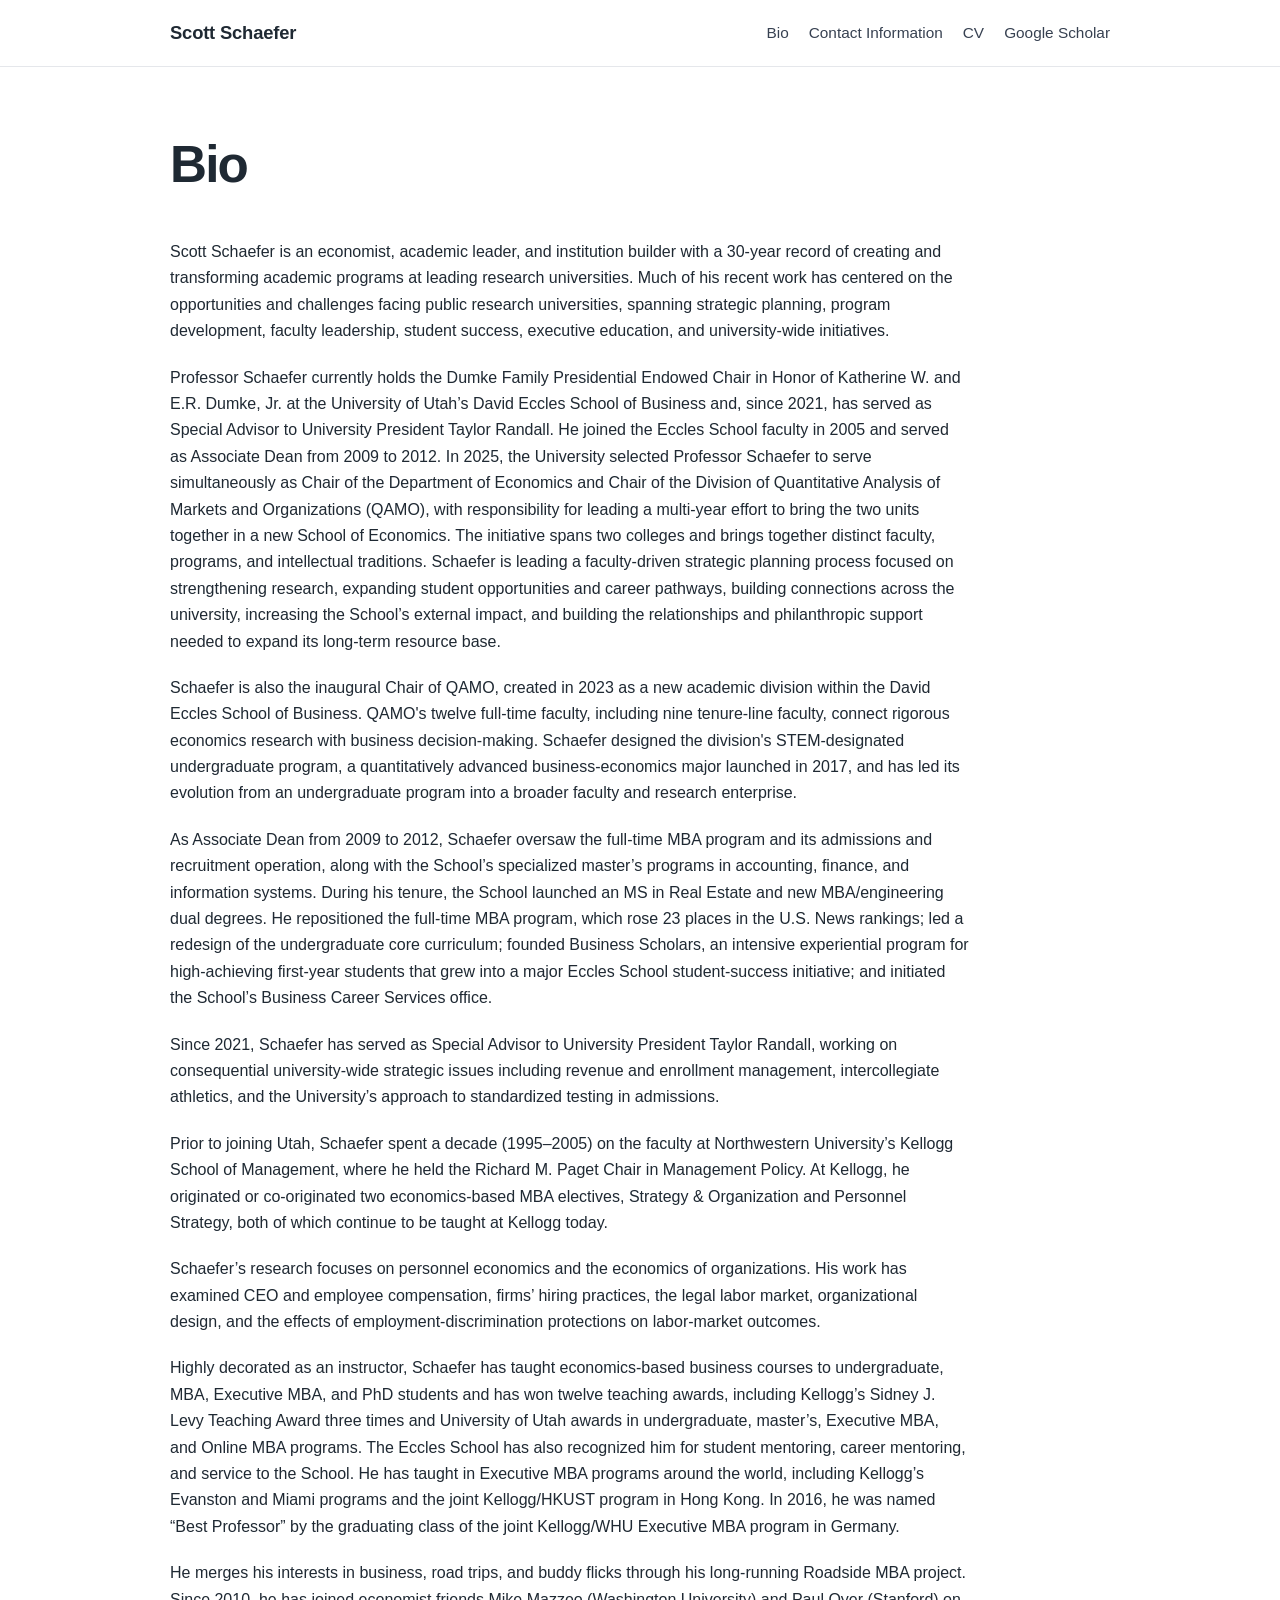
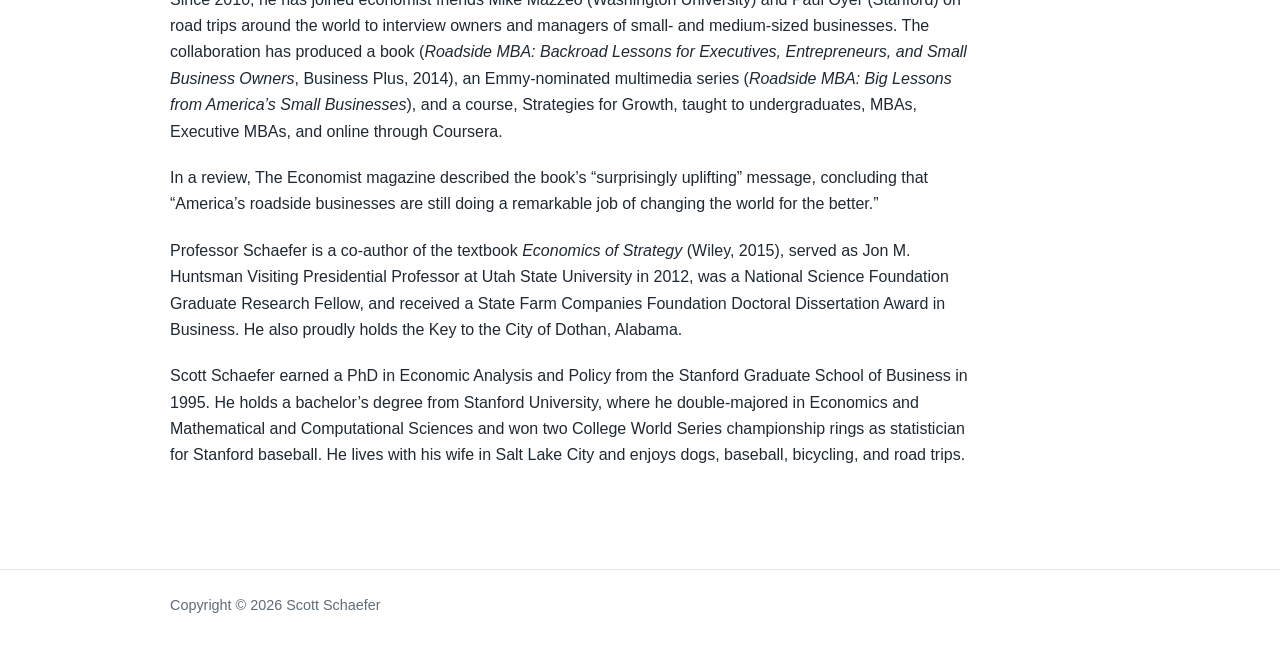
==== bio/index.html @ cafc9299 "edits to bio" ====
<!doctype html>
<html lang="en">
<head>
  <meta charset="utf-8">
  <meta name="viewport" content="width=device-width, initial-scale=1">
  <title>Bio — Scott Schaefer</title>
  <meta name="description" content="Biography of Scott Schaefer.">
  <link rel="stylesheet" href="../assets/style.css">
</head>
<body>
<header class="site-header"><div class="header-inner">
  <a class="brand" href="../">Scott Schaefer</a>
  <nav class="nav" aria-label="Primary navigation"><a href="../bio/">Bio</a><a href="../contact-information/">Contact Information</a><a href="../cv/">CV</a><a href="https://scholar.google.com/citations?user=fE_xIrsAAAAJ&amp;hl=en">Google Scholar</a></nav>
</div></header>
<main>
  <h1 class="page-title">Bio</h1>
  <div class="prose">
    

<p>Scott Schaefer is an economist, academic leader, and
institution builder with a 30-year record of creating and
transforming academic programs at leading research universities.
Much of his recent work has centered on the opportunities and
challenges facing public research universities, spanning strategic
planning, program development, faculty leadership, student success,
  executive education, and university-wide initiatives.</p>

<p>Professor Schaefer currently holds the Dumke Family Presidential
Endowed Chair in Honor of Katherine W. and E.R. Dumke, Jr. at the
University of Utah’s David Eccles School of Business and, since 2021,
has served as Special Advisor to University President Taylor Randall.
He joined the Eccles School faculty in 2005 and served as Associate
Dean from 2009 to 2012. In 2025, the University selected Professor
Schaefer to serve simultaneously as Chair of the Department of
Economics and Chair of the Division of Quantitative Analysis of
Markets and Organizations (QAMO), with responsibility for leading a
multi-year effort to bring the two units together in a new School of
Economics.  The initiative spans two colleges and brings together
distinct faculty, programs, and intellectual traditions. Schaefer is
leading a faculty-driven strategic planning process focused on
strengthening research, expanding student opportunities and career
pathways, building connections across the university, increasing the
School’s external impact, and building the relationships and
philanthropic support needed to expand its long-term resource
base.</p>


<p>Schaefer is also the inaugural Chair of QAMO, created in 2023 as a
new academic division within the David Eccles School of
Business. QAMO's twelve full-time faculty, including nine tenure-line
faculty, connect rigorous economics research with business
decision-making. Schaefer designed the division's STEM-designated
undergraduate program, a quantitatively advanced business-economics
major launched in 2017, and has led its evolution from an
undergraduate program into a broader faculty and research enterprise.</p>


<p>As Associate Dean from 2009 to 2012, Schaefer oversaw the full-time
MBA program and its admissions and recruitment operation, along with
the School’s specialized master’s programs in accounting, finance, and
information systems. During his tenure, the School launched an MS in
Real Estate and new MBA/engineering dual degrees. He repositioned the
full-time MBA program, which rose 23 places in the U.S. News rankings;
led a redesign of the undergraduate core curriculum; founded Business
Scholars, an intensive experiential program for high-achieving
first-year students that grew into a major Eccles School
student-success initiative; and initiated the School’s Business Career
Services office.</p>


<p>Since 2021, Schaefer has served as Special Advisor to University
President Taylor Randall, working on consequential university-wide
strategic issues including revenue and enrollment management,
intercollegiate athletics, and the University’s approach to
standardized testing in admissions.</p>

<p>Prior to joining Utah, Schaefer spent a decade (1995–2005) on the
faculty at Northwestern University’s Kellogg School of Management,
where he held the Richard M. Paget Chair in Management Policy. At
Kellogg, he originated or co-originated two economics-based MBA
electives, Strategy &amp; Organization and Personnel Strategy, both of
which continue to be taught at Kellogg today.</p>


<p>Schaefer’s research focuses on personnel economics and the
economics of organizations. His work has examined CEO and employee
compensation, firms’ hiring practices, the legal labor market,
organizational design, and the effects of employment-discrimination
protections on labor-market outcomes.</p>



<p>Highly decorated as an instructor, Schaefer has taught
economics-based business courses to undergraduate, MBA, Executive MBA,
and PhD students and has won twelve teaching awards, including
Kellogg’s Sidney J. Levy Teaching Award three times and University of
Utah awards in undergraduate, master’s, Executive MBA, and Online MBA
programs. The Eccles School has also recognized him for student
mentoring, career mentoring, and service to the School. He has taught
in Executive MBA programs around the world, including Kellogg’s
Evanston and Miami programs and the joint Kellogg/HKUST program in
Hong Kong. In 2016, he was named “Best Professor” by the graduating
  class of the joint Kellogg/WHU Executive MBA program in Germany.</p>



   <p>He merges his interests in business, road trips, and buddy
flicks through his long-running Roadside MBA project. Since 2010, he
has joined economist friends Mike Mazzeo (Washington University) and
Paul Oyer (Stanford) on road trips around the world to interview
owners and managers of small- and medium-sized businesses. The collaboration
has produced a book (<em>Roadside MBA: Backroad Lessons for
Executives, Entrepreneurs, and Small Business Owners</em>, Business
Plus, 2014), an Emmy-nominated multimedia series (<em>Roadside MBA:
Big Lessons from America’s Small Businesses</em>), and a course,
Strategies for Growth, taught to undergraduates, MBAs, Executive MBAs,
and online through Coursera.</p>

   
    <p>In a review, The Economist magazine described the book’s
    “surprisingly uplifting” message, concluding that “America’s
    roadside businesses are still doing a remarkable job of changing
      the world for the better.”</p>

    <p>Professor Schaefer is a co-author of the  textbook
<em>Economics of Strategy</em> (Wiley, 2015), served as Jon M.
Huntsman Visiting Presidential Professor at Utah State University in
2012, was a National Science Foundation Graduate Research Fellow, and
received a State Farm Companies Foundation Doctoral Dissertation Award
in Business. He also proudly holds the Key to the City of Dothan,
Alabama.</p>

<p>Scott Schaefer earned a PhD in Economic Analysis and Policy from
the Stanford Graduate School of Business in 1995. He holds a
bachelor’s degree from Stanford University, where he double-majored in
Economics and Mathematical and Computational Sciences and won two
College World Series championship rings as statistician for Stanford
baseball. He lives with his wife in Salt Lake City and enjoys dogs,
baseball, bicycling, and road trips.</p>
    
  </div>
</main>
<footer class="site-footer"><div class="footer-inner">Copyright © 2026 Scott Schaefer</div></footer>
</body>
</html>
---- assets/style.css ----
:root {
  --text: #1f2933;
  --muted: #5f6b76;
  --line: #e5e7eb;
  --bg: #ffffff;
  --soft: #f7f8fa;
  --link: #234f7d;
  --max: 980px;
}
* { box-sizing: border-box; }
html { scroll-behavior: smooth; }
body {
  margin: 0;
  background: var(--bg);
  color: var(--text);
  font-family: -apple-system, BlinkMacSystemFont, "Segoe UI", Roboto, Helvetica, Arial, sans-serif;
  line-height: 1.65;
  -webkit-font-smoothing: antialiased;
}
a { color: var(--link); text-decoration: none; }
a:hover, a:focus { text-decoration: underline; }
.site-header {
  border-bottom: 1px solid var(--line);
  background: rgba(255,255,255,.96);
}
.header-inner {
  max-width: var(--max);
  margin: 0 auto;
  padding: 1.1rem 1.25rem;
  display: flex;
  align-items: center;
  justify-content: space-between;
  gap: 1rem;
}
.brand {
  color: var(--text);
  font-size: 1.15rem;
  font-weight: 650;
  letter-spacing: -.01em;
}
.nav { display: flex; gap: 1.25rem; flex-wrap: wrap; }
.nav a { color: #374151; font-size: .96rem; }
main {
  max-width: var(--max);
  margin: 0 auto;
  padding: 3.5rem 1.25rem 5rem;
}
.hero {
  display: grid;
  grid-template-columns: minmax(0, 1fr) 290px;
  gap: 3.5rem;
  align-items: center;
  min-height: 510px;
}
.hero h1 {
  margin: 0 0 1rem;
  font-size: clamp(2.6rem, 6vw, 4.6rem);
  line-height: 1.02;
  letter-spacing: -.045em;
  font-weight: 720;
}
.hero .title {
  font-size: 1.18rem;
  line-height: 1.55;
  color: #374151;
  margin: 0 0 .55rem;
}
.hero .subtitle { color: var(--muted); margin: 0; }
.hero img {
  width: 100%;
  aspect-ratio: 1 / 1;
  object-fit: cover;
  border-radius: 4px;
  box-shadow: 0 10px 30px rgba(0,0,0,.08);
}
h1.page-title {
  font-size: clamp(2.1rem, 5vw, 3.2rem);
  margin: 0 0 2rem;
  letter-spacing: -.035em;
}
.prose { max-width: 800px; }
.prose p { margin: 0 0 1.25rem; }
.contact-card {
  max-width: 620px;
  border: 1px solid var(--line);
  background: var(--soft);
  padding: 1.5rem 1.7rem;
  border-radius: 8px;
}
.contact-card p { margin: .55rem 0; }
.button {
  display: inline-block;
  border: 1px solid #1f2933;
  background: #1f2933;
  color: #fff;
  padding: .72rem 1.05rem;
  border-radius: 5px;
  font-weight: 600;
}
.button:hover, .button:focus { text-decoration: none; opacity: .9; }
.cv-note { color: var(--muted); margin-top: 1rem; }
.site-footer {
  border-top: 1px solid var(--line);
  color: var(--muted);
  font-size: .9rem;
}
.footer-inner {
  max-width: var(--max);
  margin: 0 auto;
  padding: 1.5rem 1.25rem 2.5rem;
}
@media (max-width: 720px) {
  .header-inner { align-items: flex-start; flex-direction: column; }
  .nav { gap: .85rem 1rem; }
  main { padding-top: 2.4rem; }
  .hero { grid-template-columns: 1fr; gap: 2rem; min-height: auto; }
  .hero img { max-width: 320px; }
}
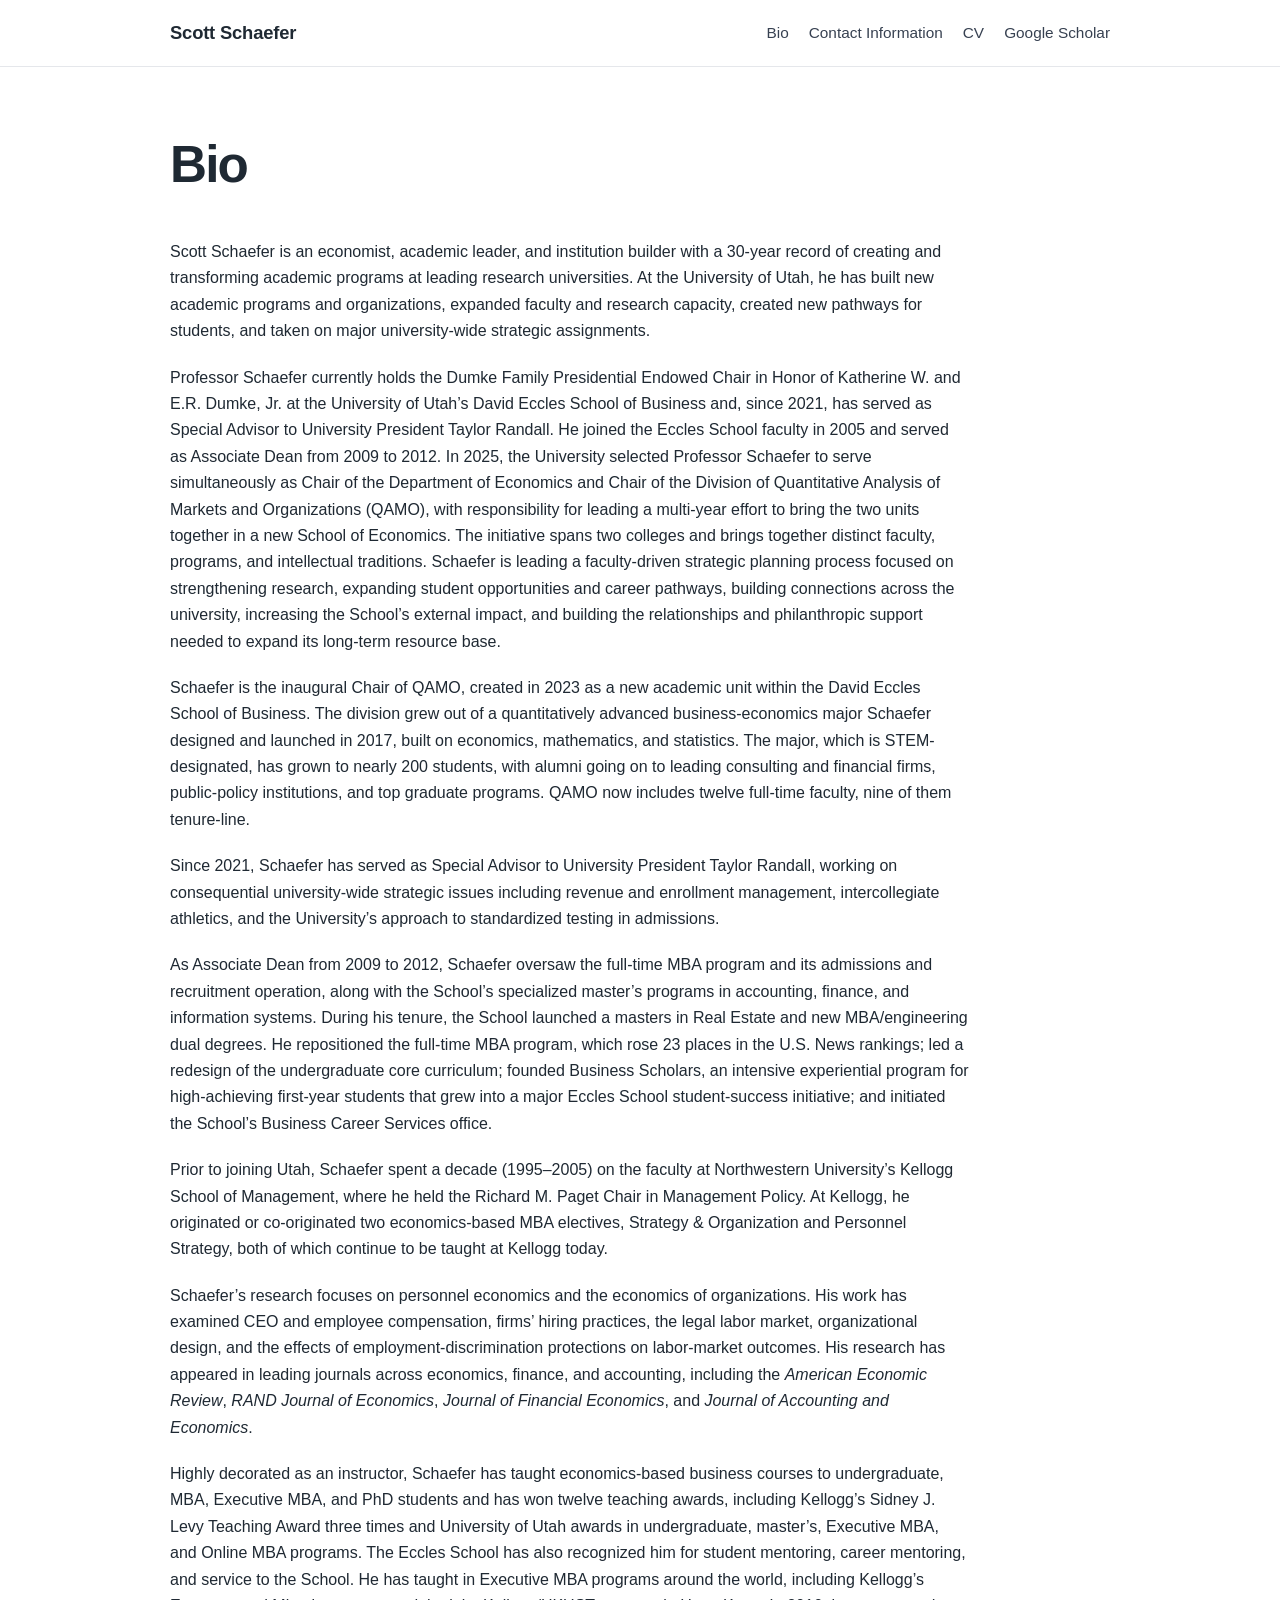
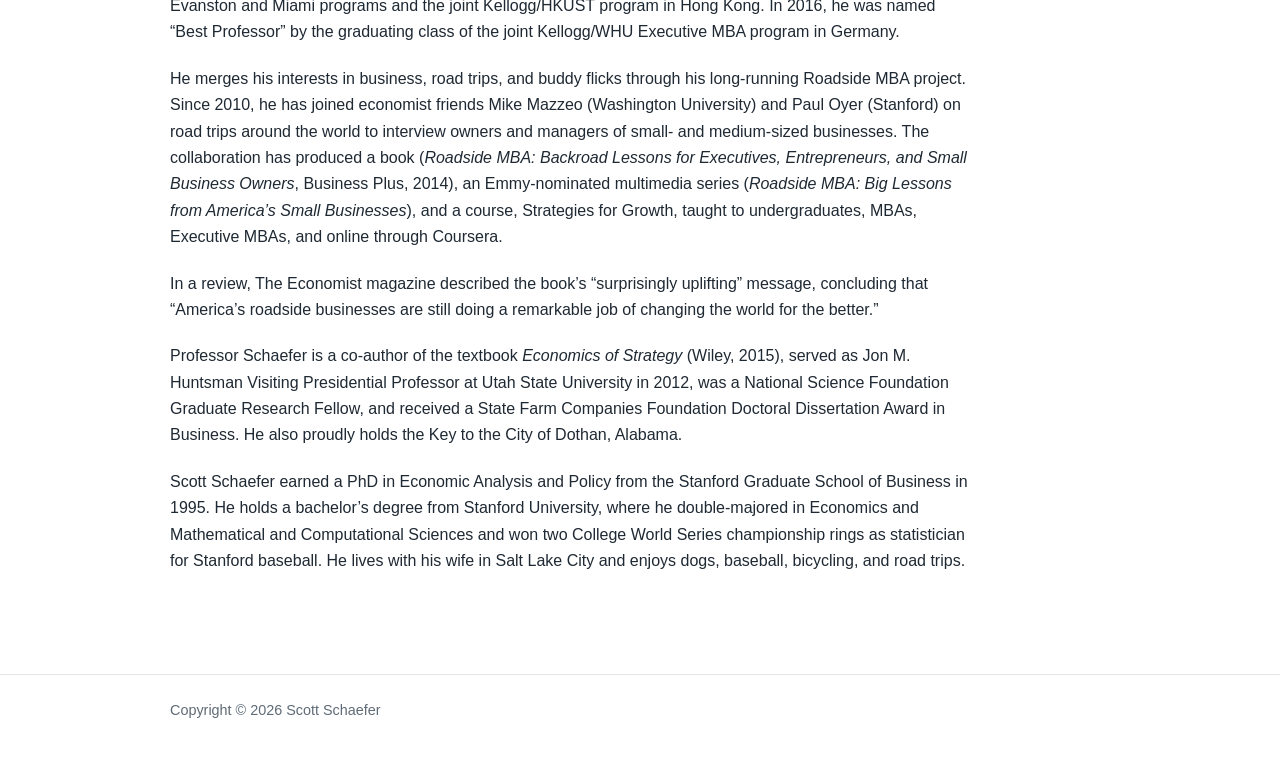
==== commit 3a5e0c37: "edits to bio" ====
--- a/bio/index.html
+++ b/bio/index.html
@@ -17,13 +17,12 @@
   <div class="prose">
     
 
-<p>Scott Schaefer is an economist, academic leader, and
-institution builder with a 30-year record of creating and
-transforming academic programs at leading research universities.
-Much of his recent work has centered on the opportunities and
-challenges facing public research universities, spanning strategic
-planning, program development, faculty leadership, student success,
-  executive education, and university-wide initiatives.</p>
+<p>Scott Schaefer is an economist, academic leader, and institution
+builder with a 30-year record of creating and transforming academic
+programs at leading research universities.  At the University of Utah,
+he has built new academic programs and organizations, expanded faculty
+and research capacity, created new pathways for students, and taken on
+major university-wide strategic assignments.</p>
 
 <p>Professor Schaefer currently holds the Dumke Family Presidential
 Endowed Chair in Honor of Katherine W. and E.R. Dumke, Jr. at the
@@ -45,21 +44,29 @@
 base.</p>
 
 
-<p>Schaefer is also the inaugural Chair of QAMO, created in 2023 as a
-new academic division within the David Eccles School of
-Business. QAMO's twelve full-time faculty, including nine tenure-line
-faculty, connect rigorous economics research with business
-decision-making. Schaefer designed the division's STEM-designated
-undergraduate program, a quantitatively advanced business-economics
-major launched in 2017, and has led its evolution from an
-undergraduate program into a broader faculty and research enterprise.</p>
+<p>Schaefer is the inaugural Chair of QAMO, created in 2023 as a new
+academic unit within the David Eccles School of Business. The division
+grew out of a quantitatively advanced business-economics major Schaefer
+designed and launched in 2017, built on economics, mathematics, and
+statistics. The major, which is STEM-designated, has grown to nearly
+200 students, with alumni going on to leading consulting and financial
+firms, public-policy institutions, and top graduate programs. QAMO now
+includes twelve full-time faculty, nine of them tenure-line.</p>
+
+
+
+<p>Since 2021, Schaefer has served as Special Advisor to University
+President Taylor Randall, working on consequential university-wide
+strategic issues including revenue and enrollment management,
+intercollegiate athletics, and the University’s approach to
+  standardized testing in admissions.</p>
 
 
 <p>As Associate Dean from 2009 to 2012, Schaefer oversaw the full-time
 MBA program and its admissions and recruitment operation, along with
 the School’s specialized master’s programs in accounting, finance, and
-information systems. During his tenure, the School launched an MS in
-Real Estate and new MBA/engineering dual degrees. He repositioned the
+information systems. During his tenure, the School launched a masters
+in Real Estate and new MBA/engineering dual degrees. He repositioned the
 full-time MBA program, which rose 23 places in the U.S. News rankings;
 led a redesign of the undergraduate core curriculum; founded Business
 Scholars, an intensive experiential program for high-achieving
@@ -68,11 +75,6 @@
 Services office.</p>
 
 
-<p>Since 2021, Schaefer has served as Special Advisor to University
-President Taylor Randall, working on consequential university-wide
-strategic issues including revenue and enrollment management,
-intercollegiate athletics, and the University’s approach to
-standardized testing in admissions.</p>
 
 <p>Prior to joining Utah, Schaefer spent a decade (1995–2005) on the
 faculty at Northwestern University’s Kellogg School of Management,
@@ -86,7 +88,11 @@
 economics of organizations. His work has examined CEO and employee
 compensation, firms’ hiring practices, the legal labor market,
 organizational design, and the effects of employment-discrimination
-protections on labor-market outcomes.</p>
+protections on labor-market outcomes. His research has appeared in
+leading journals across economics, finance, and accounting, including
+the <em>American Economic Review</em>, <em>RAND Journal of
+Economics</em>, <em>Journal of Financial Economics</em>, and
+  <em>Journal of Accounting and Economics</em>.</p>
 
 
 
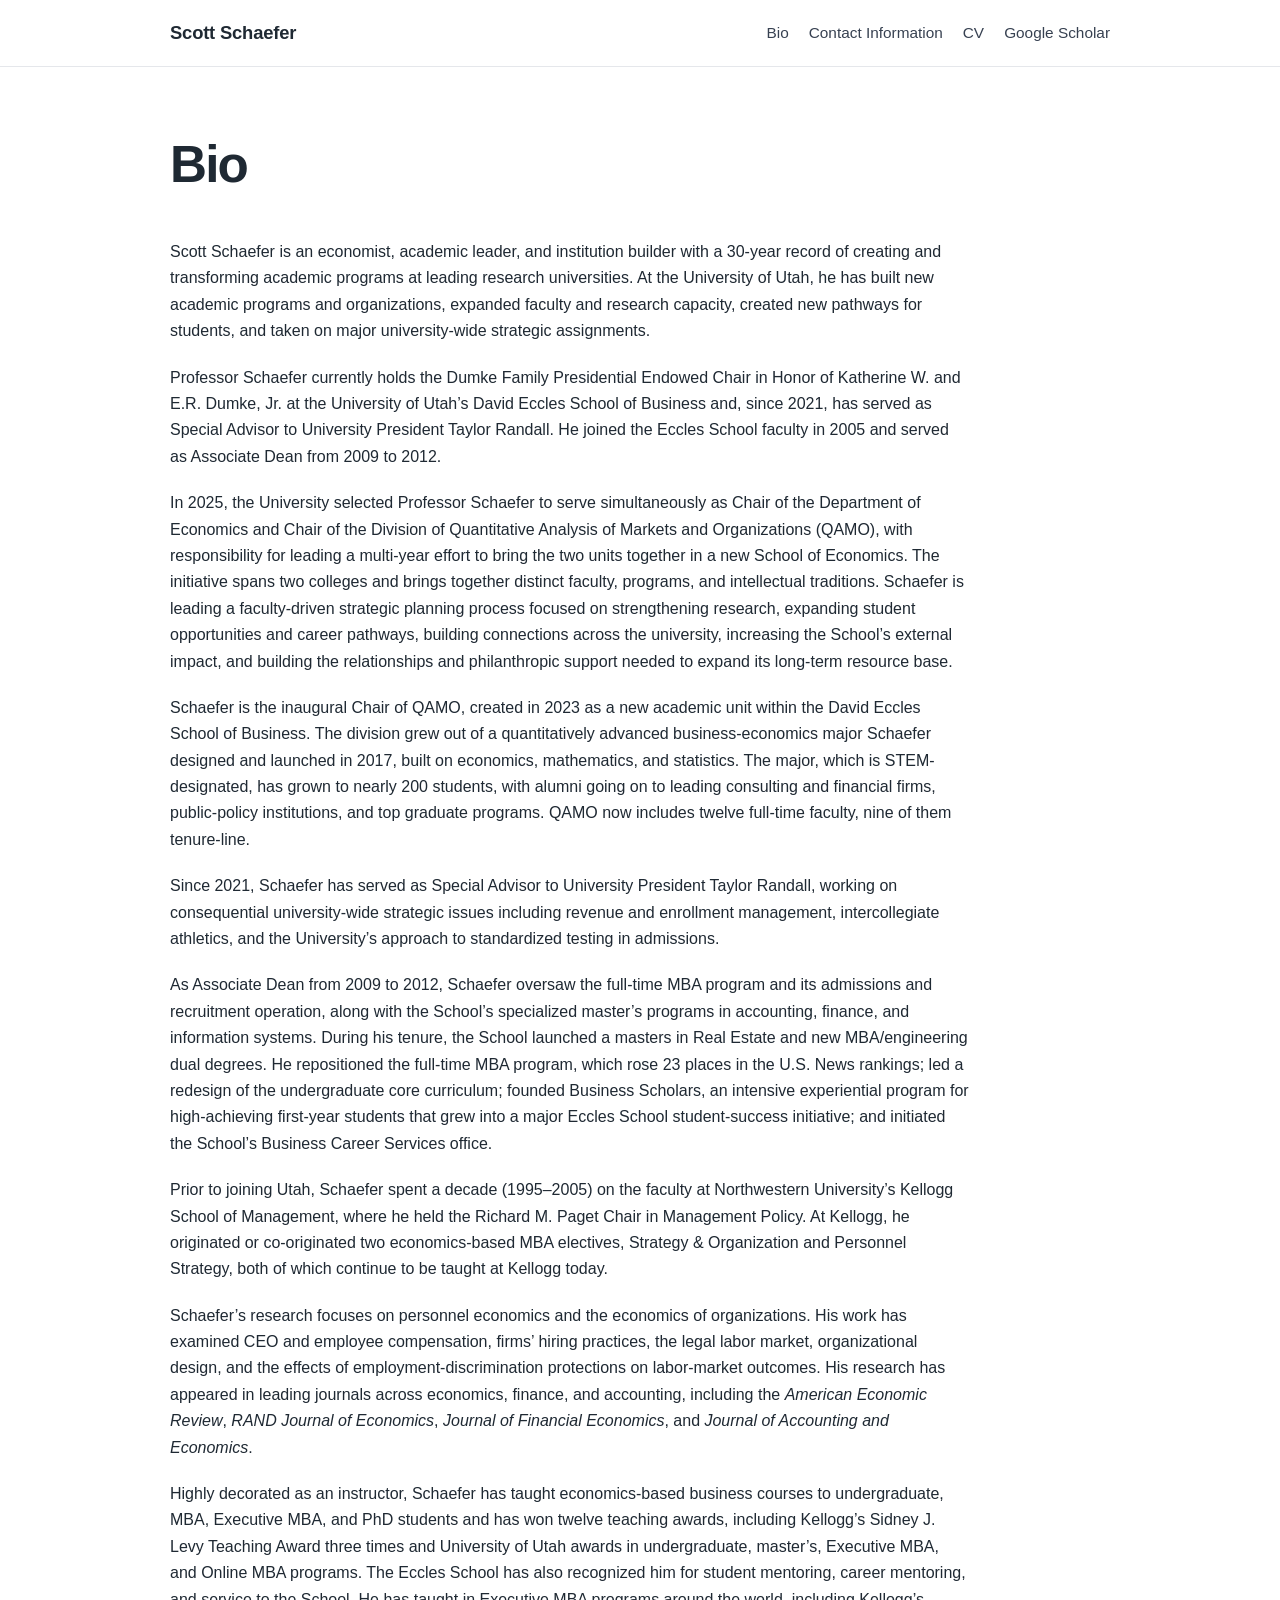
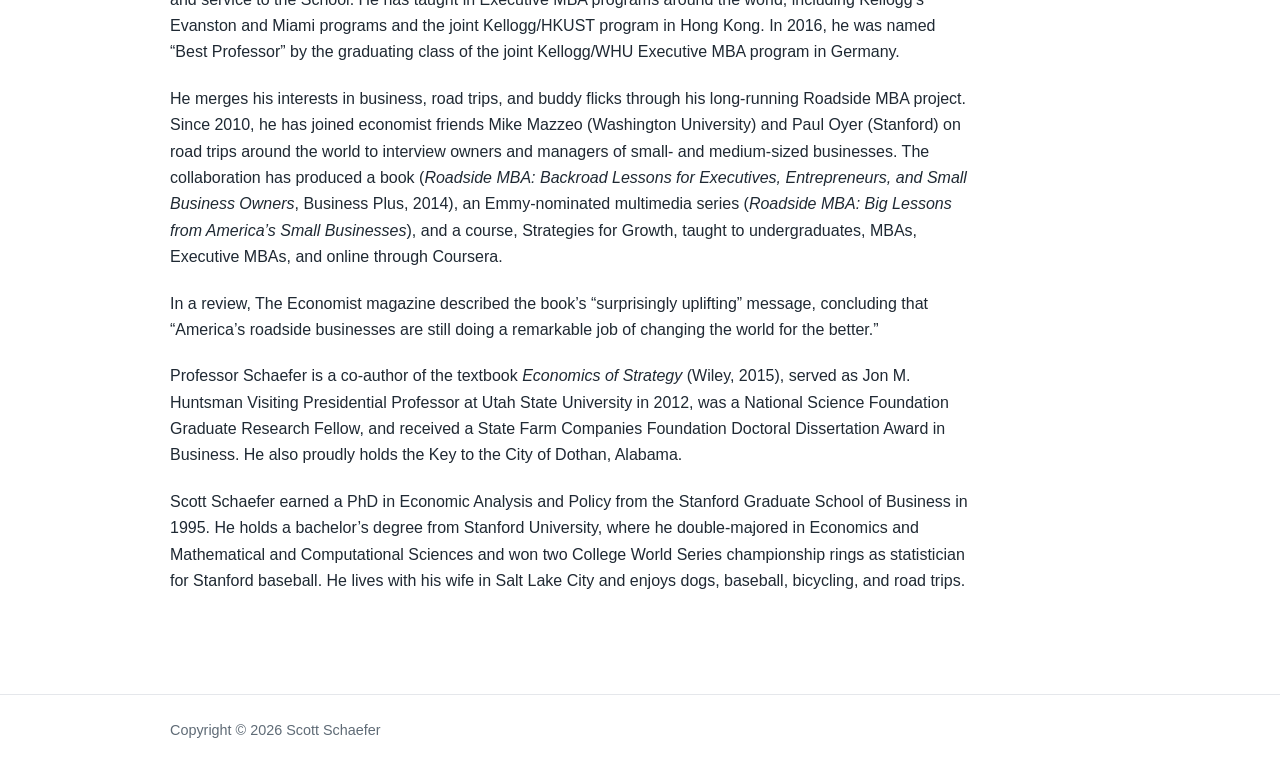
==== commit 26e20f5f: "edits to bio" ====
--- a/bio/index.html
+++ b/bio/index.html
@@ -29,7 +29,11 @@
 University of Utah’s David Eccles School of Business and, since 2021,
 has served as Special Advisor to University President Taylor Randall.
 He joined the Eccles School faculty in 2005 and served as Associate
-Dean from 2009 to 2012. In 2025, the University selected Professor
+  Dean from 2009 to 2012.</p>
+
+
+
+<p>  In 2025, the University selected Professor
 Schaefer to serve simultaneously as Chair of the Department of
 Economics and Chair of the Division of Quantitative Analysis of
 Markets and Organizations (QAMO), with responsibility for leading a
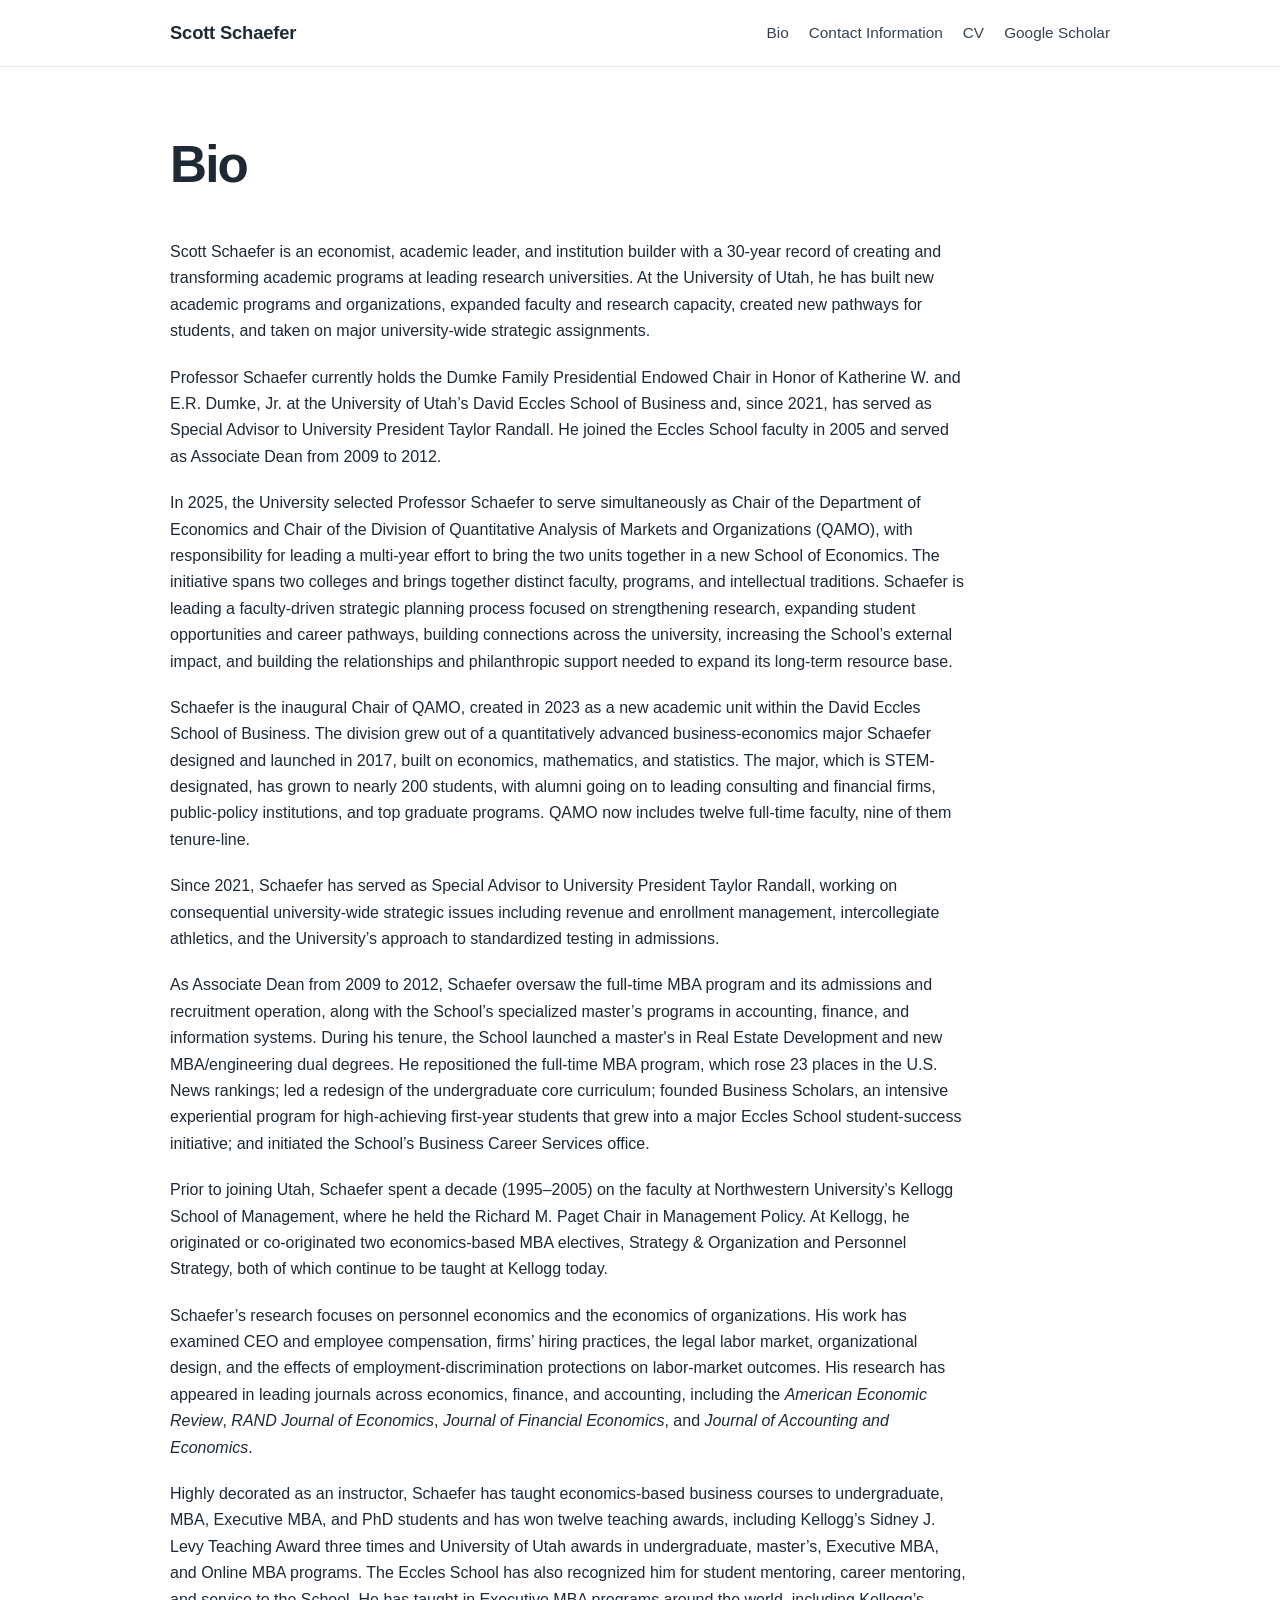
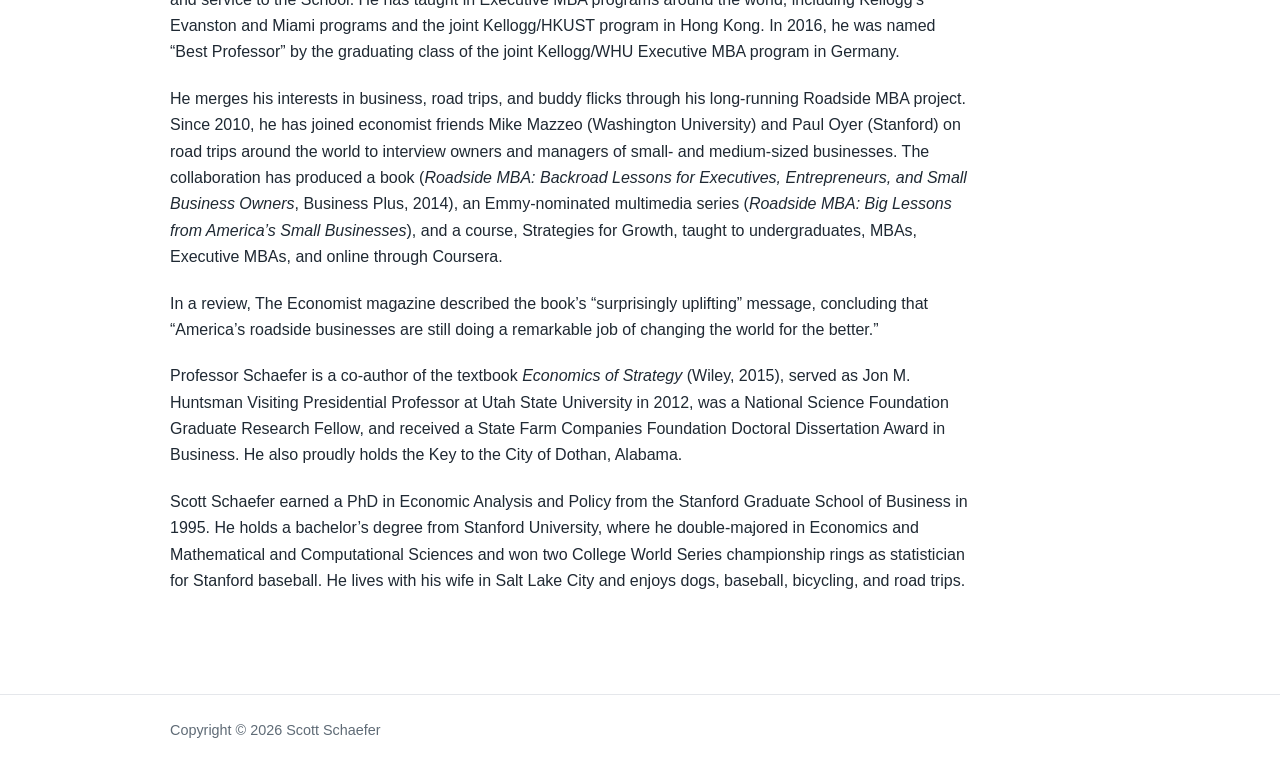
==== commit 6a4b0c96: "edits to bio" ====
--- a/bio/index.html
+++ b/bio/index.html
@@ -69,8 +69,8 @@
 <p>As Associate Dean from 2009 to 2012, Schaefer oversaw the full-time
 MBA program and its admissions and recruitment operation, along with
 the School’s specialized master’s programs in accounting, finance, and
-information systems. During his tenure, the School launched a masters
-in Real Estate and new MBA/engineering dual degrees. He repositioned the
+information systems. During his tenure, the School launched a master's
+in Real Estate Development and new MBA/engineering dual degrees. He repositioned the
 full-time MBA program, which rose 23 places in the U.S. News rankings;
 led a redesign of the undergraduate core curriculum; founded Business
 Scholars, an intensive experiential program for high-achieving
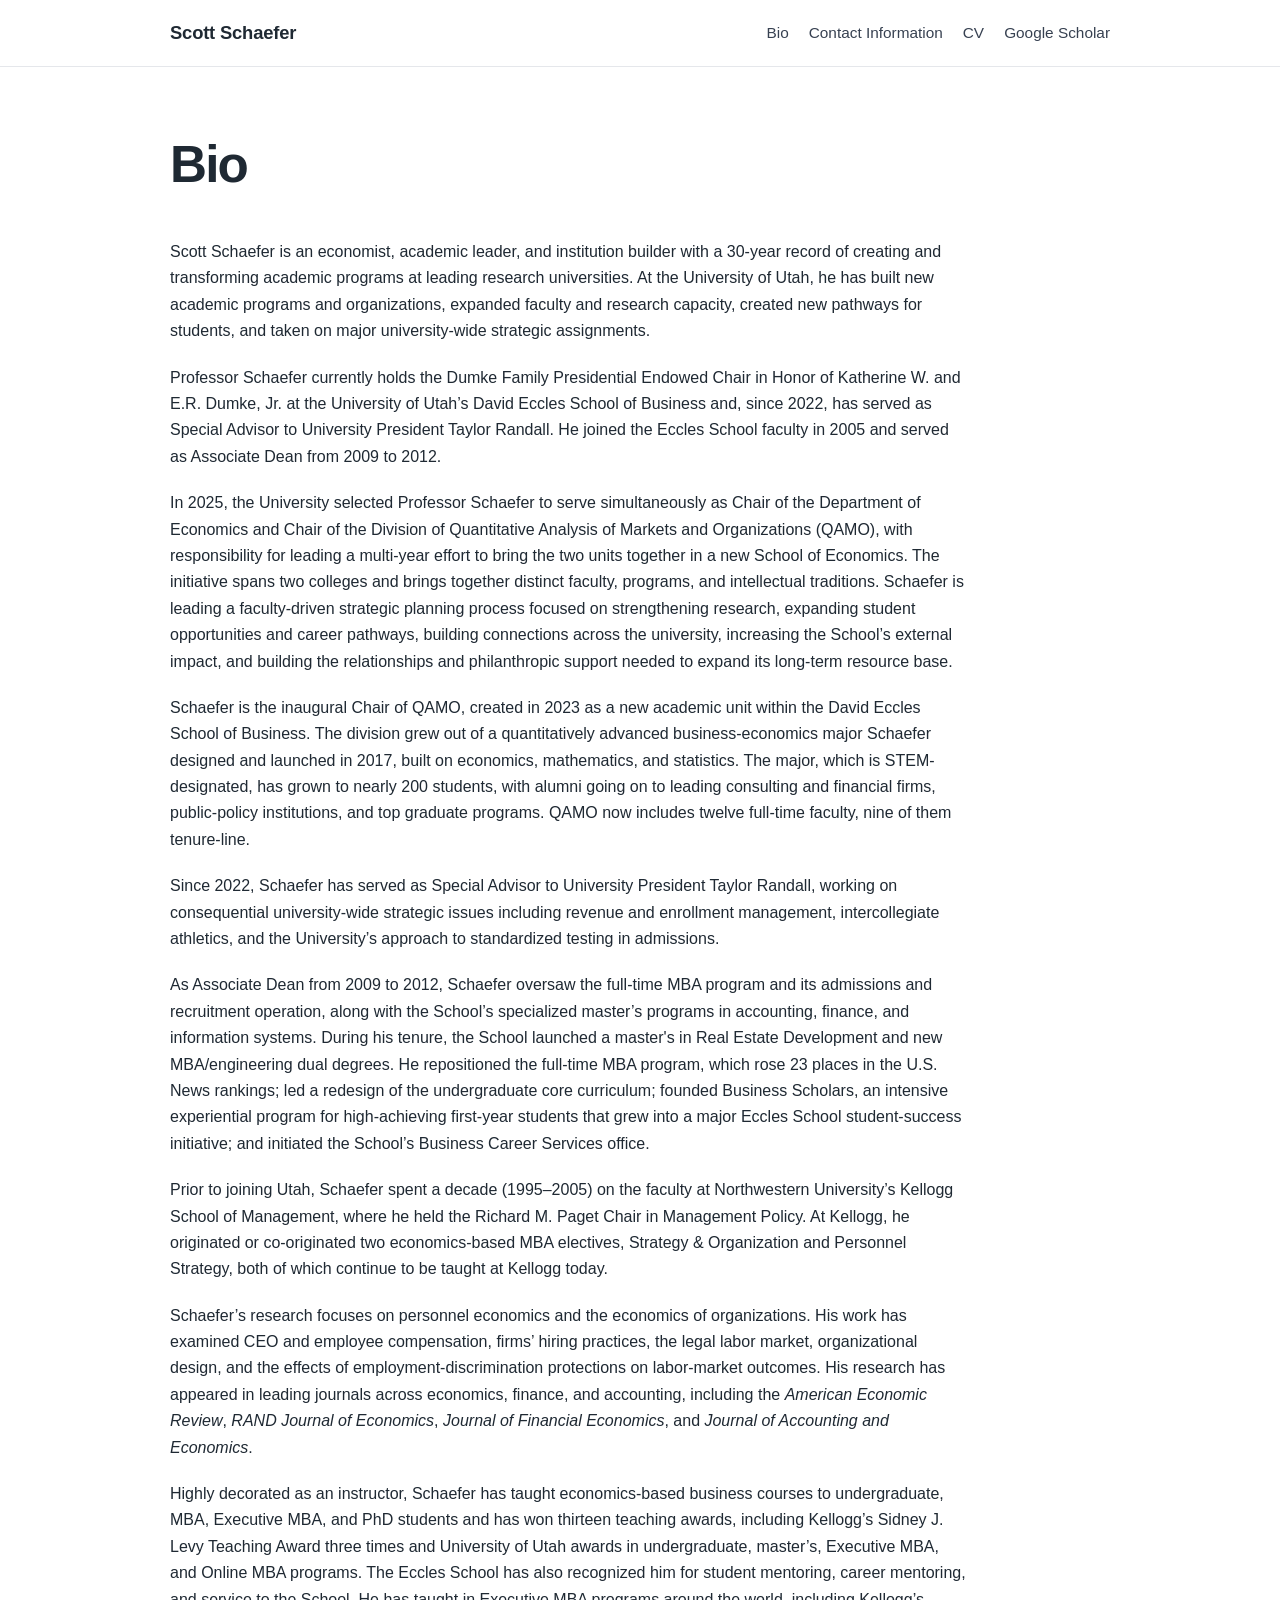
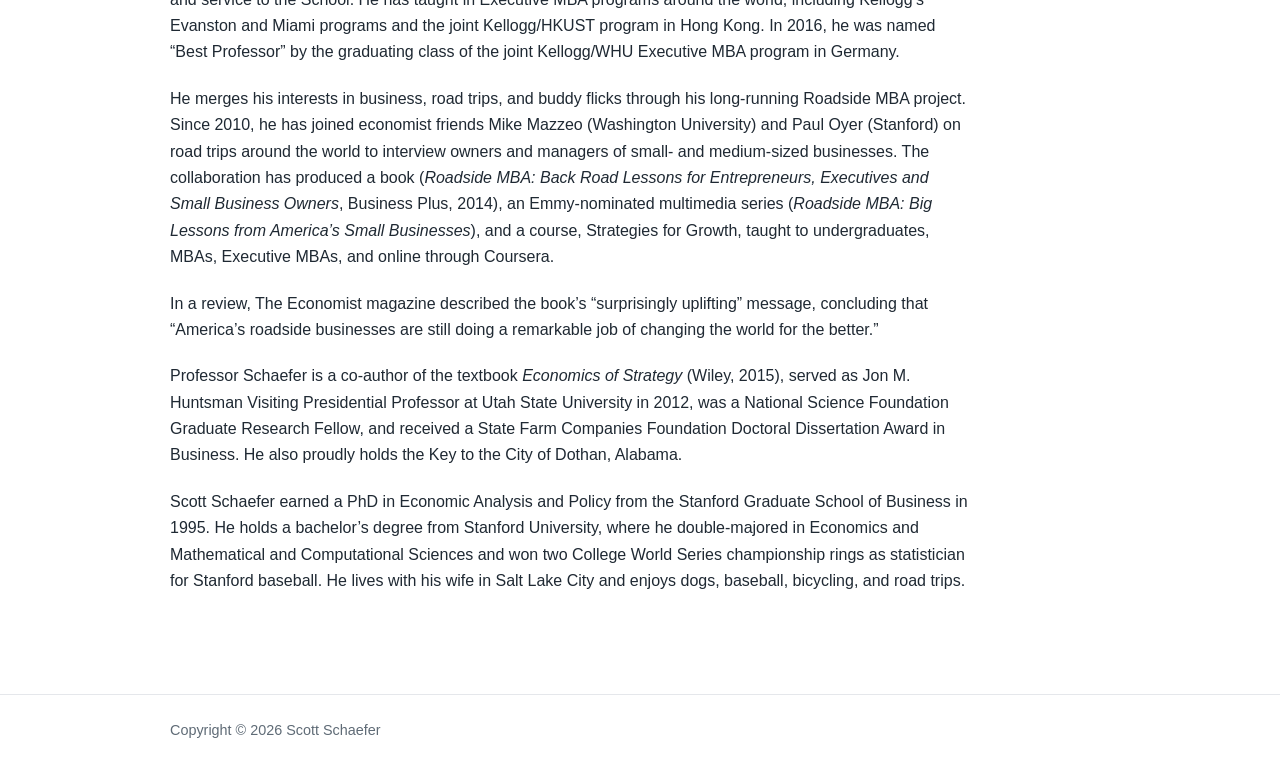
==== commit ed84a8ee: "edits to bio Co-Authored-By: Claude Opus 5.5 <noreply@anthropic.com>" ====
--- a/bio/index.html
+++ b/bio/index.html
@@ -26,7 +26,7 @@
 
 <p>Professor Schaefer currently holds the Dumke Family Presidential
 Endowed Chair in Honor of Katherine W. and E.R. Dumke, Jr. at the
-University of Utah’s David Eccles School of Business and, since 2021,
+University of Utah’s David Eccles School of Business and, since 2022,
 has served as Special Advisor to University President Taylor Randall.
 He joined the Eccles School faculty in 2005 and served as Associate
   Dean from 2009 to 2012.</p>
@@ -59,7 +59,7 @@
 
 
 
-<p>Since 2021, Schaefer has served as Special Advisor to University
+<p>Since 2022, Schaefer has served as Special Advisor to University
 President Taylor Randall, working on consequential university-wide
 strategic issues including revenue and enrollment management,
 intercollegiate athletics, and the University’s approach to
@@ -102,7 +102,7 @@
 
 <p>Highly decorated as an instructor, Schaefer has taught
 economics-based business courses to undergraduate, MBA, Executive MBA,
-and PhD students and has won twelve teaching awards, including
+and PhD students and has won thirteen teaching awards, including
 Kellogg’s Sidney J. Levy Teaching Award three times and University of
 Utah awards in undergraduate, master’s, Executive MBA, and Online MBA
 programs. The Eccles School has also recognized him for student
@@ -119,8 +119,8 @@
 has joined economist friends Mike Mazzeo (Washington University) and
 Paul Oyer (Stanford) on road trips around the world to interview
 owners and managers of small- and medium-sized businesses. The collaboration
-has produced a book (<em>Roadside MBA: Backroad Lessons for
-Executives, Entrepreneurs, and Small Business Owners</em>, Business
+has produced a book (<em>Roadside MBA: Back Road Lessons for
+Entrepreneurs, Executives and Small Business Owners</em>, Business
 Plus, 2014), an Emmy-nominated multimedia series (<em>Roadside MBA:
 Big Lessons from America’s Small Businesses</em>), and a course,
 Strategies for Growth, taught to undergraduates, MBAs, Executive MBAs,
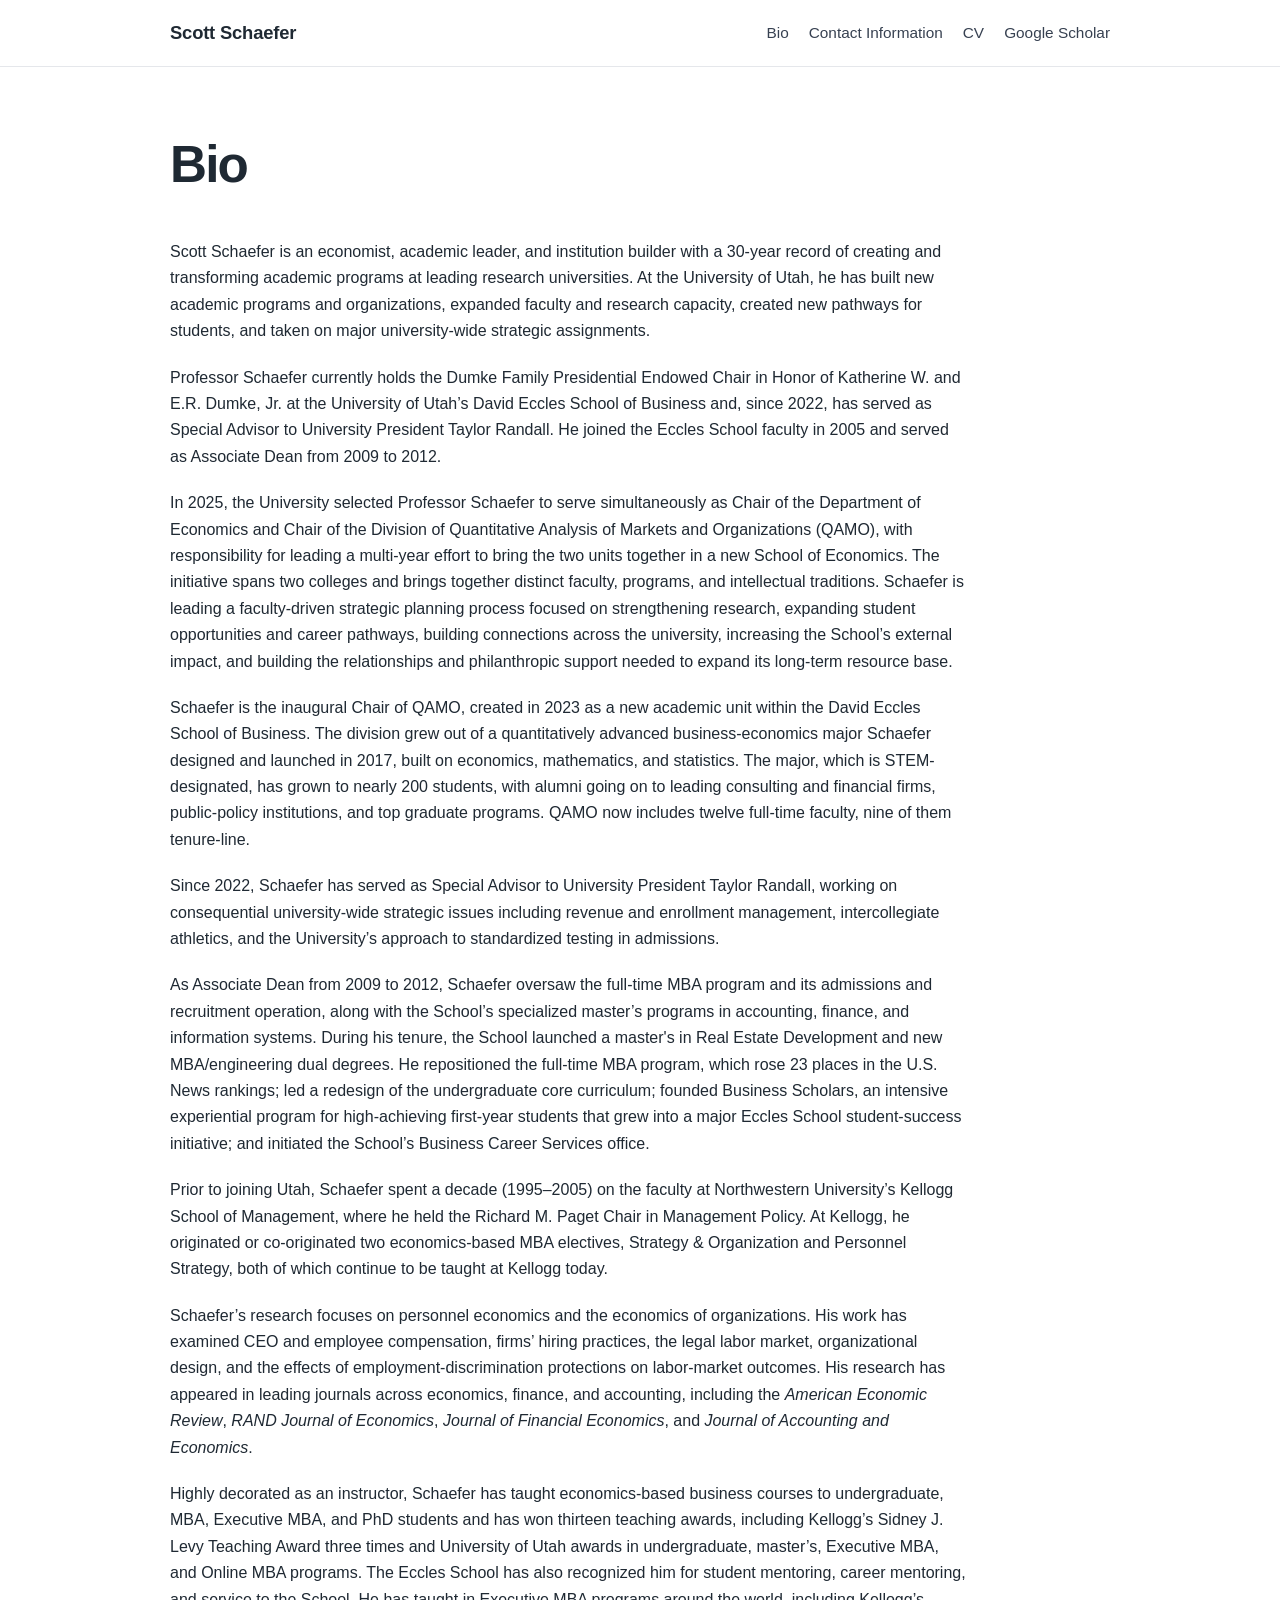
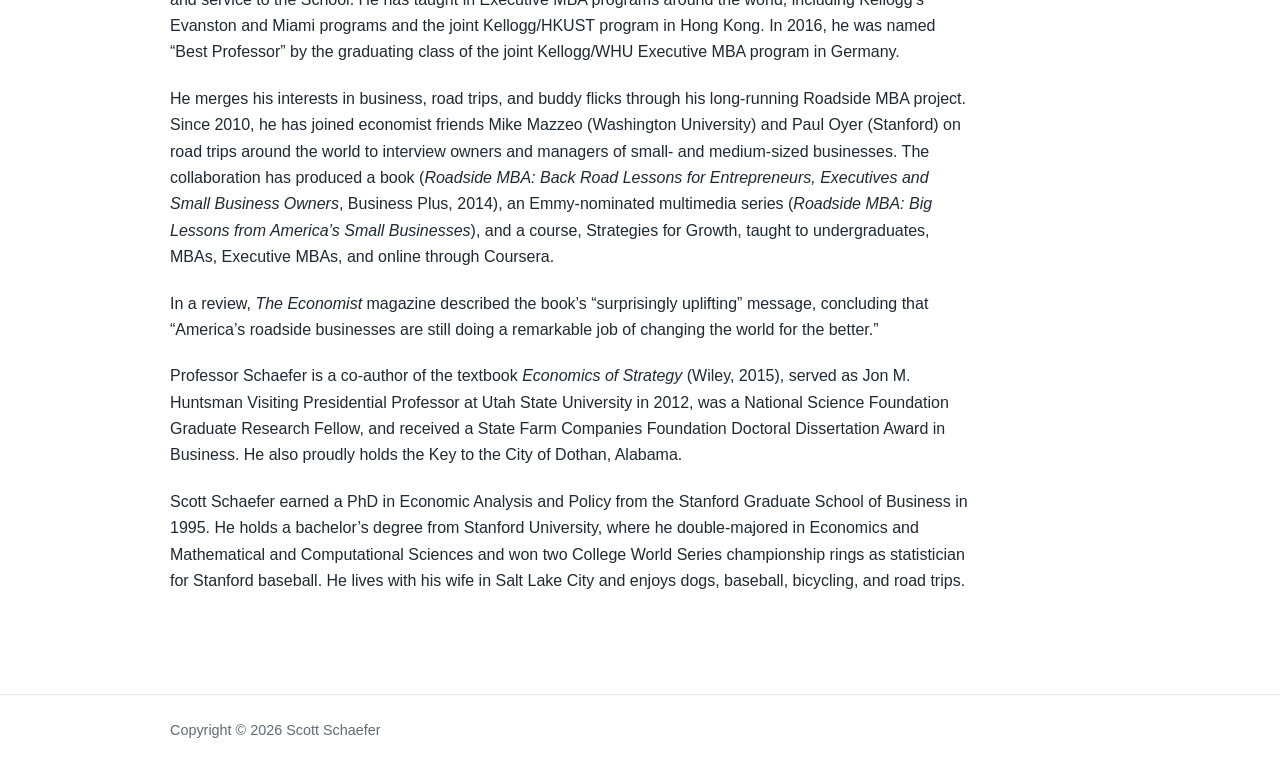
==== commit 576ca6a6: "Italicize The Economist in bio Co-Authored-By: Claude Opus 5.5 <noreply@anthropic.com>" ====
--- a/bio/index.html
+++ b/bio/index.html
@@ -127,7 +127,7 @@
 and online through Coursera.</p>
 
    
-    <p>In a review, The Economist magazine described the book’s
+    <p>In a review, <em>The Economist</em> magazine described the book’s
     “surprisingly uplifting” message, concluding that “America’s
     roadside businesses are still doing a remarkable job of changing
       the world for the better.”</p>
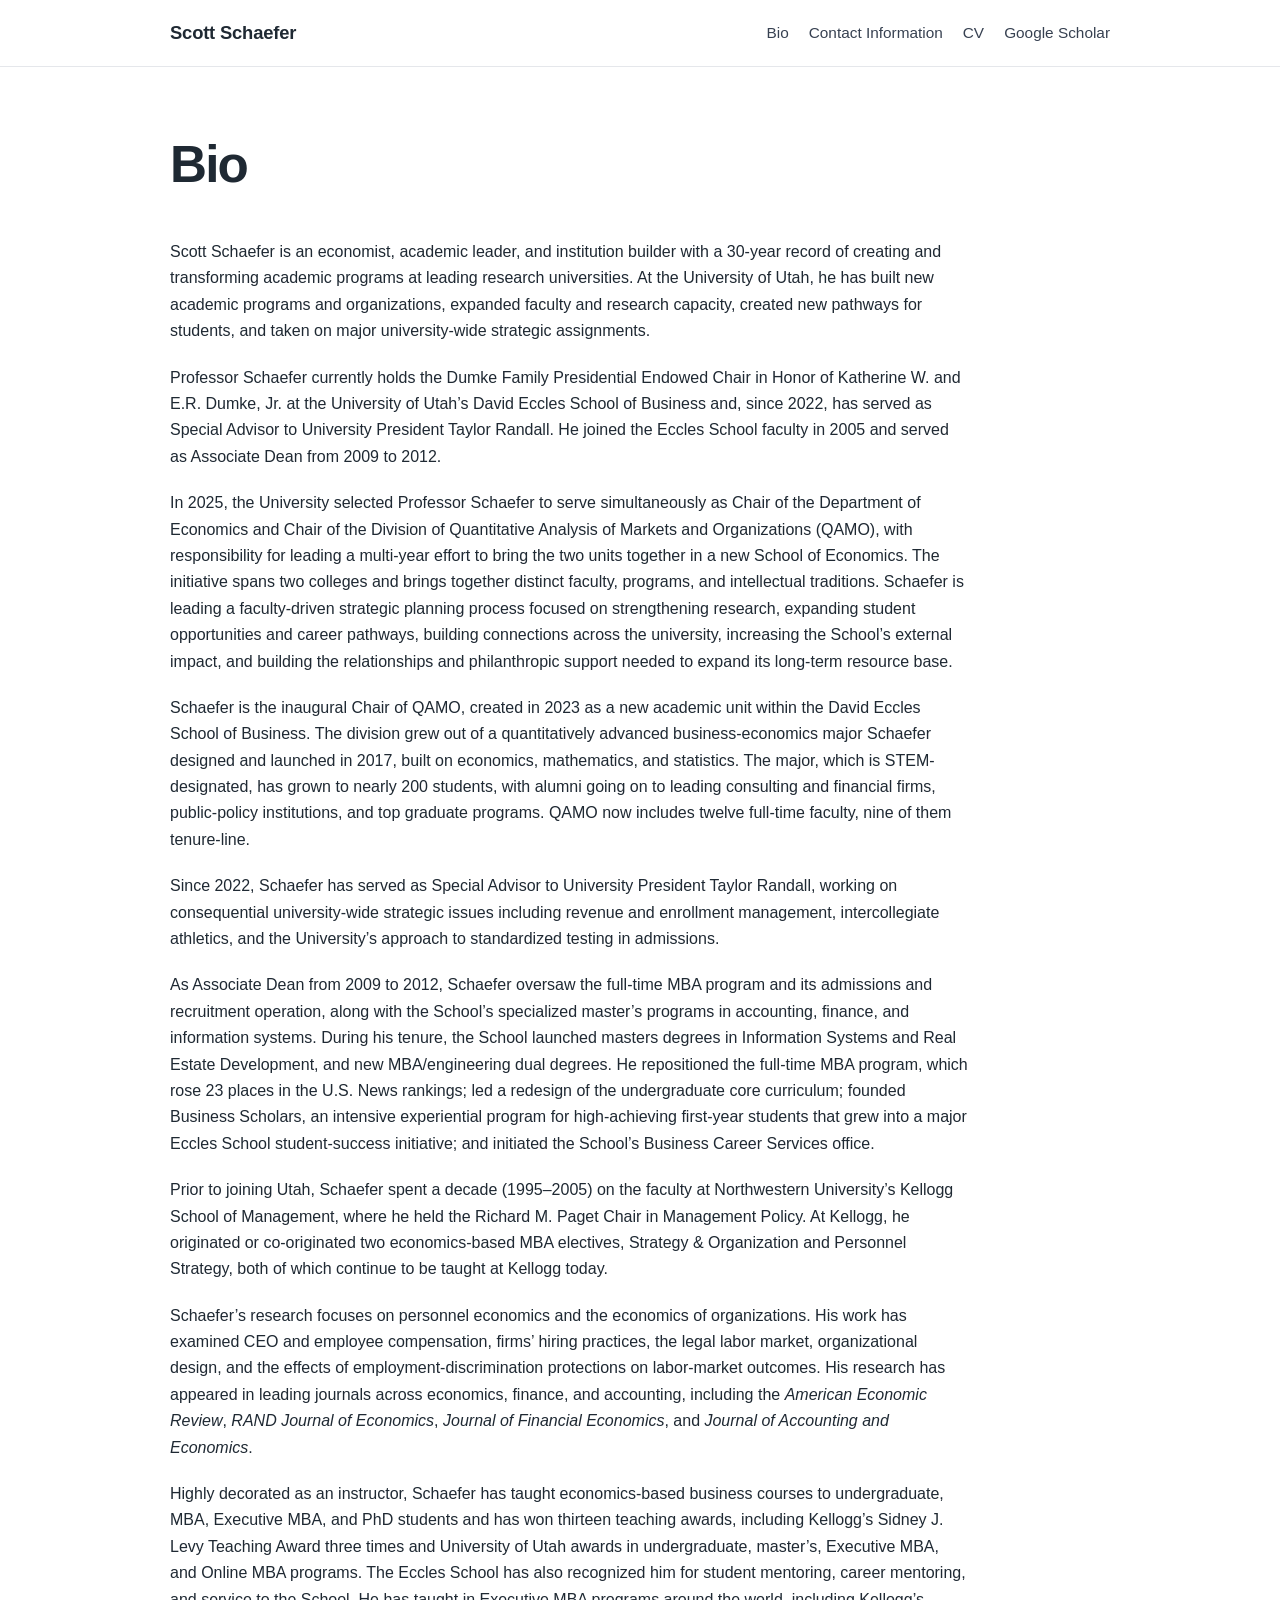
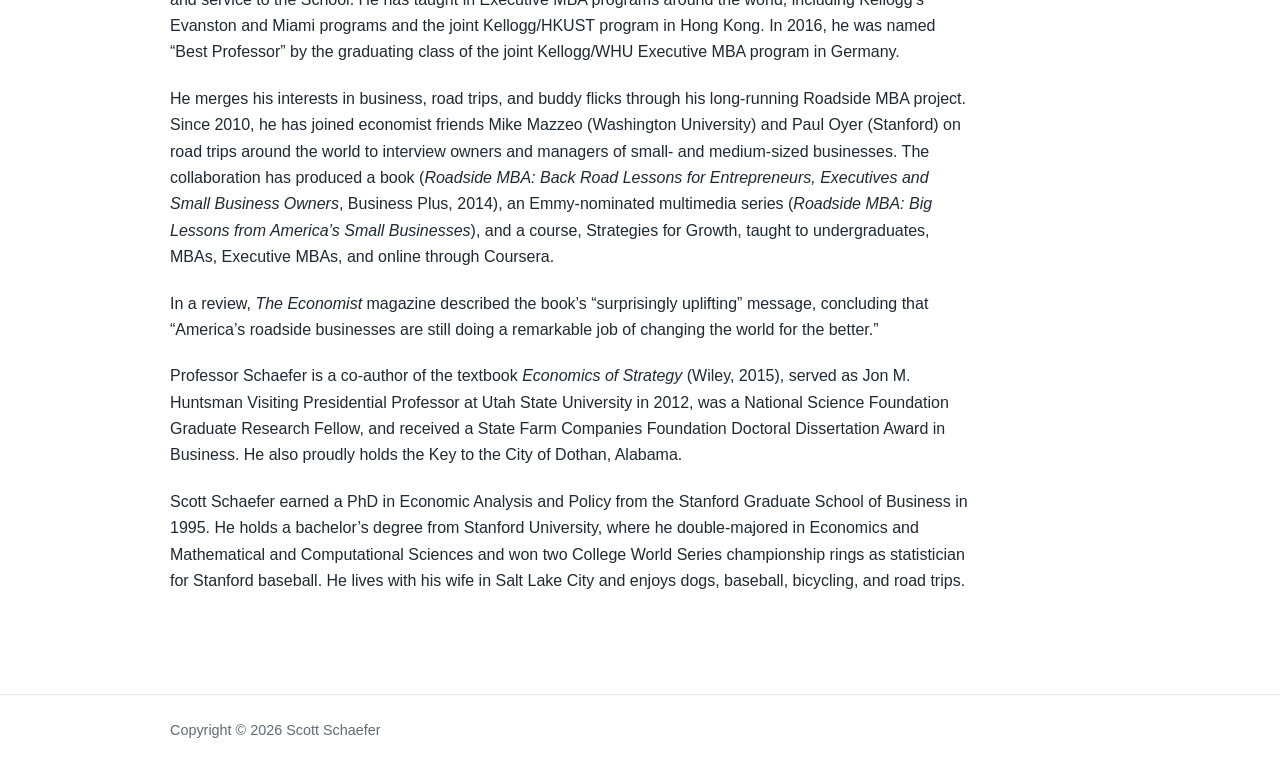
==== commit 7f7dc6a6: "added IS" ====
--- a/bio/index.html
+++ b/bio/index.html
@@ -69,10 +69,11 @@
 <p>As Associate Dean from 2009 to 2012, Schaefer oversaw the full-time
 MBA program and its admissions and recruitment operation, along with
 the School’s specialized master’s programs in accounting, finance, and
-information systems. During his tenure, the School launched a master's
-in Real Estate Development and new MBA/engineering dual degrees. He repositioned the
-full-time MBA program, which rose 23 places in the U.S. News rankings;
-led a redesign of the undergraduate core curriculum; founded Business
+information systems. During his tenure, the School launched masters
+degrees in Information Systems and Real Estate Development, and new
+MBA/engineering dual degrees. He repositioned the full-time MBA
+program, which rose 23 places in the U.S. News rankings; led a
+redesign of the undergraduate core curriculum; founded Business
 Scholars, an intensive experiential program for high-achieving
 first-year students that grew into a major Eccles School
 student-success initiative; and initiated the School’s Business Career
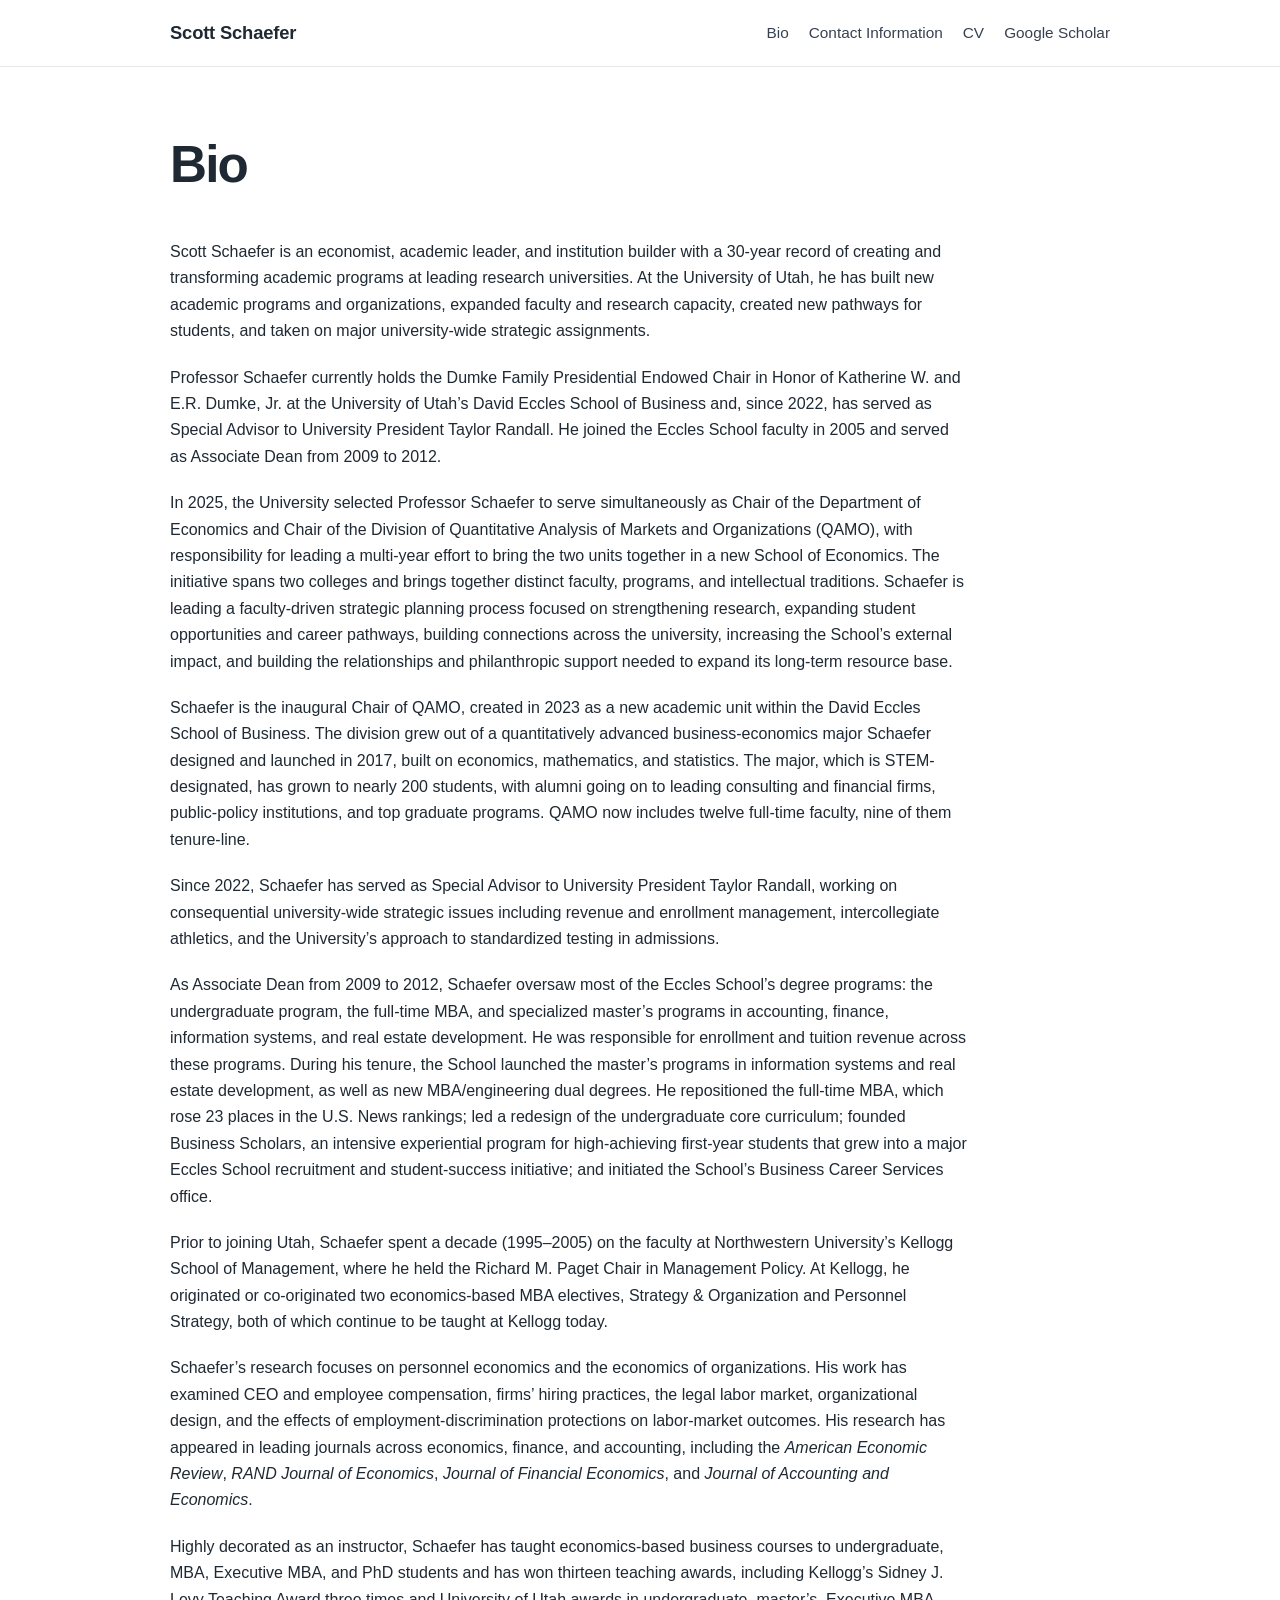
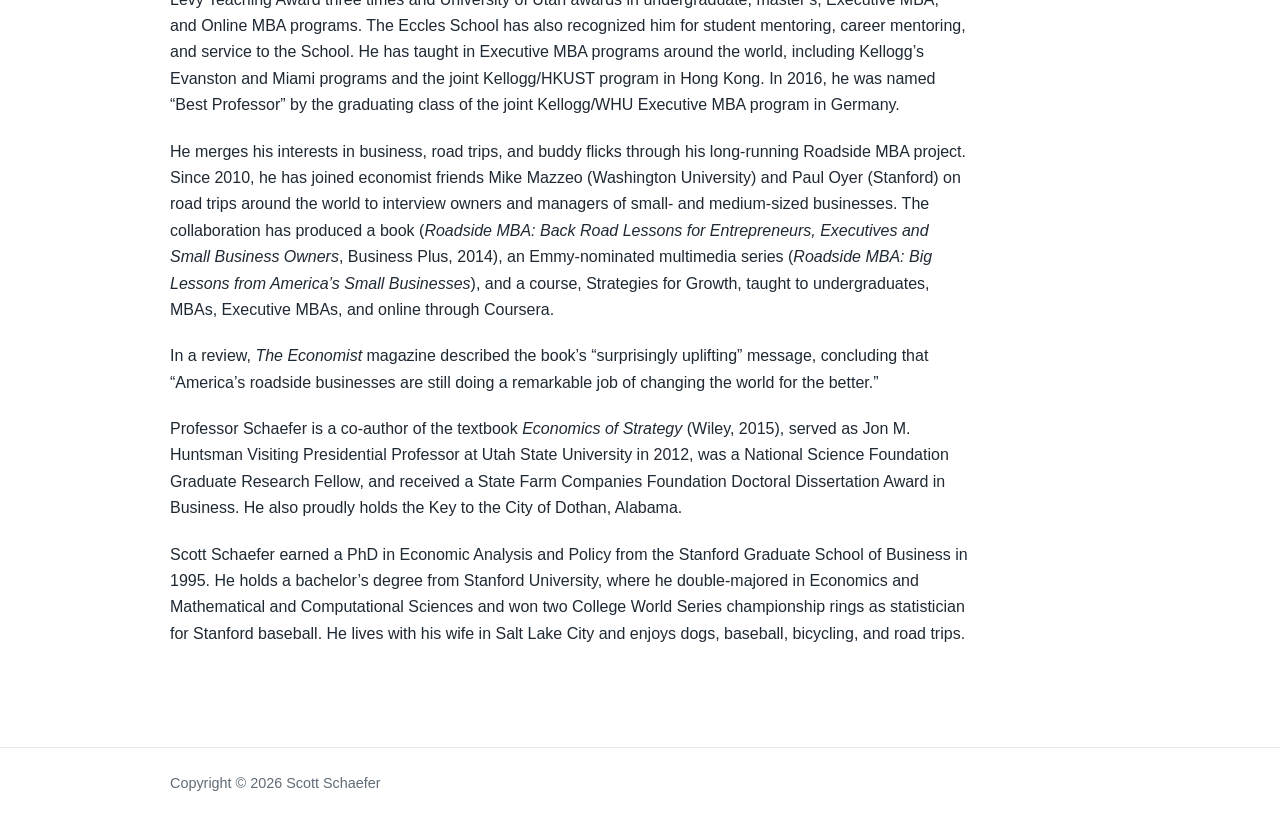
==== commit 35d6ad22: "Expand associate dean paragraph in bio Describe the full scope of programs overseen, add responsibil" ====
--- a/bio/index.html
+++ b/bio/index.html
@@ -66,18 +66,19 @@
   standardized testing in admissions.</p>
 
 
-<p>As Associate Dean from 2009 to 2012, Schaefer oversaw the full-time
-MBA program and its admissions and recruitment operation, along with
-the School’s specialized master’s programs in accounting, finance, and
-information systems. During his tenure, the School launched masters
-degrees in Information Systems and Real Estate Development, and new
-MBA/engineering dual degrees. He repositioned the full-time MBA
-program, which rose 23 places in the U.S. News rankings; led a
-redesign of the undergraduate core curriculum; founded Business
-Scholars, an intensive experiential program for high-achieving
-first-year students that grew into a major Eccles School
-student-success initiative; and initiated the School’s Business Career
-Services office.</p>
+<p>As Associate Dean from 2009 to 2012, Schaefer oversaw most of the
+Eccles School’s degree programs: the undergraduate program, the
+full-time MBA, and specialized master’s programs in accounting,
+finance, information systems, and real estate development. He was
+responsible for enrollment and tuition revenue across these programs.
+During his tenure, the School launched the master’s programs in
+information systems and real estate development, as well as new
+MBA/engineering dual degrees. He repositioned the full-time MBA, which
+rose 23 places in the U.S. News rankings; led a redesign of the
+undergraduate core curriculum; founded Business Scholars, an intensive
+experiential program for high-achieving first-year students that grew
+into a major Eccles School recruitment and student-success initiative; and initiated
+the School’s Business Career Services office.</p>
 
 
 
